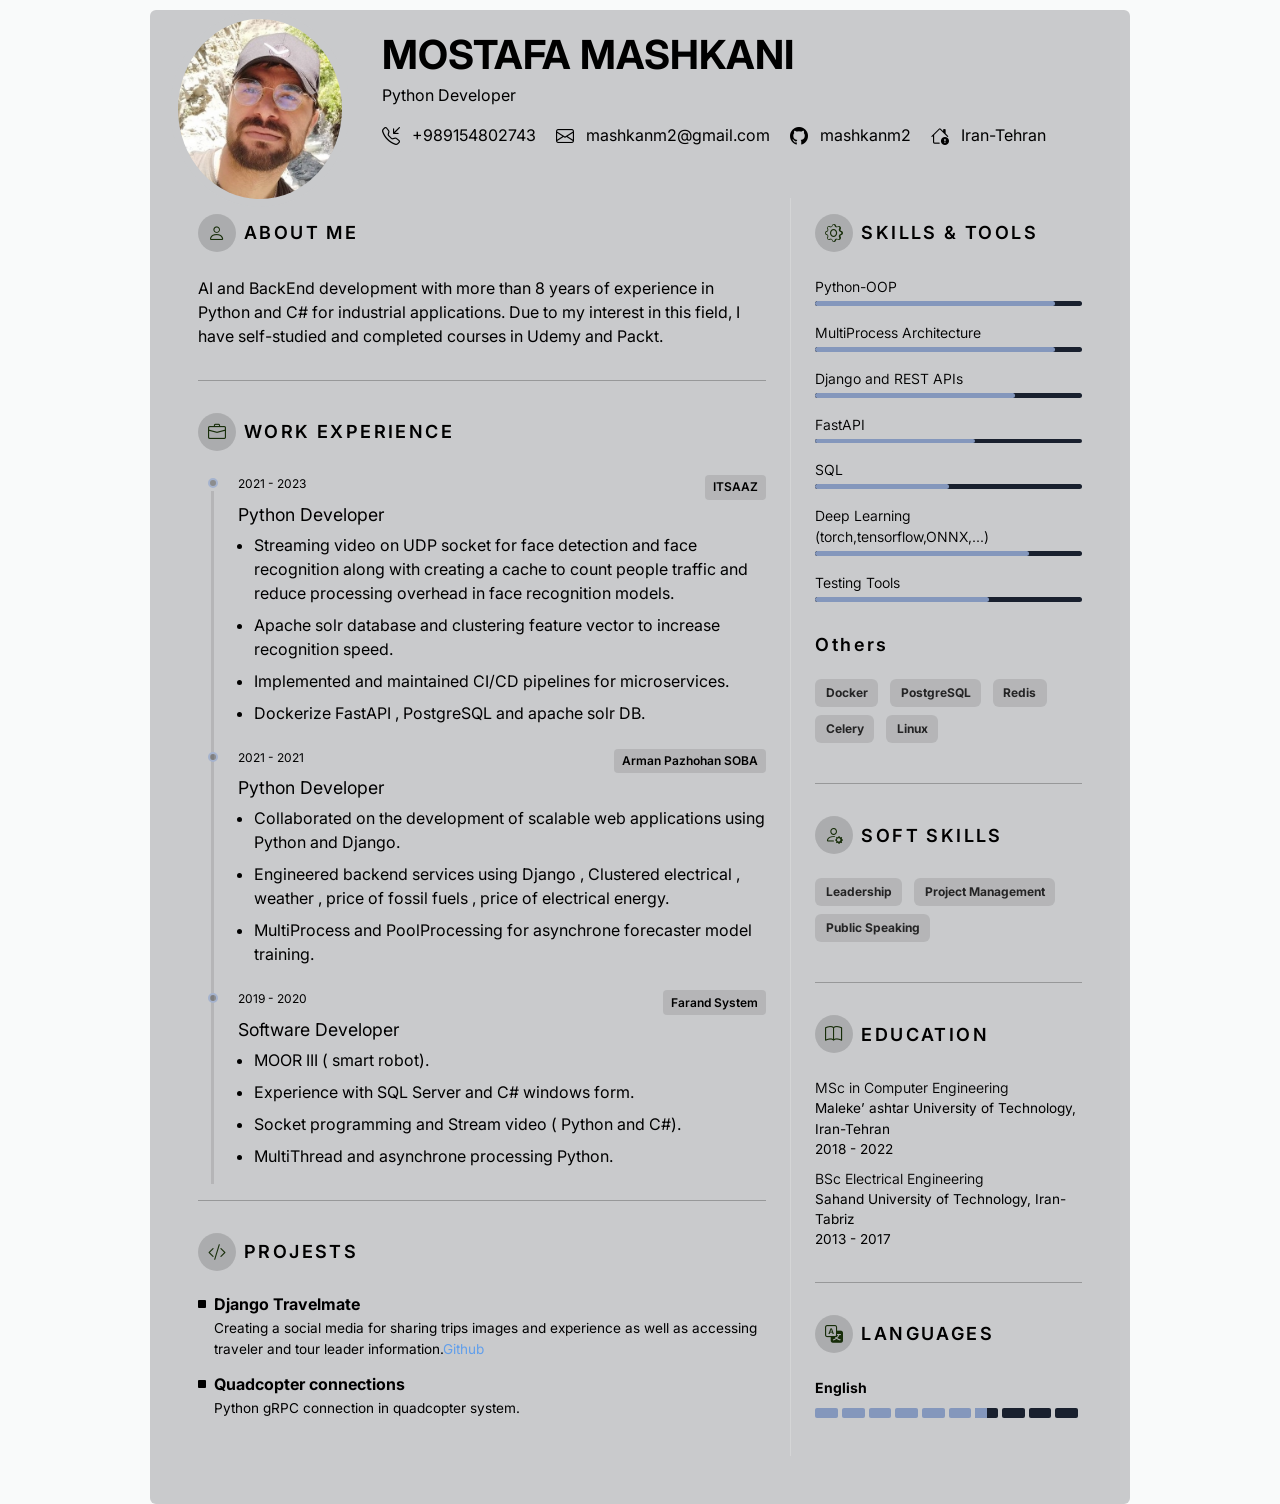
==== index.html @ 3fdb2bfe "init" ====
<!DOCTYPE html>
<html lang="en"> 
<head>
	<title>Risen - FREE Bootstrap 5 Resume/CV Template For Developers</title>
	
	<!-- Meta -->
	<meta charset="utf-8">
	<meta http-equiv="X-UA-Compatible" content="IE=edge">
	<meta name="viewport" content="width=device-width, initial-scale=1.0">
	<meta name="description" content="Profolio Bootstrap 5 Template">
	<meta name="author" content="Xiaoying Riley at 3rd Wave Media">    
	<link rel="shortcut icon" href="favicon.ico"> 
	
	<!-- Google Fonts -->	
	<link rel="preconnect" href="https://fonts.googleapis.com"><link rel="preconnect" href="https://fonts.gstatic.com" crossorigin>
	<link href="https://fonts.googleapis.com/css2?family=Inter:wght@300;400;500;600;700;800;900&display=swap" rel="stylesheet">
	
	<!-- Bootstrpa Icons -->
	<link rel="stylesheet" href="https://cdn.jsdelivr.net/npm/bootstrap-icons@1.10.3/font/bootstrap-icons.css">
	
	<!-- FontAwesome JS -->
    <script defer src="assets/fontawesome/js/all.js"></script>

	<!-- Theme CSS -->  
	<link id="theme-style" rel="stylesheet" href="assets/css/risen.css">

</head> 


<body>
	
	<div class="container-fluid">
			
			<div class="main-content-wrapper">
				<div class="container-fluid">
					<div class="resume-wrapper mx-auto rounded-2">
						<header class="resume-header pt-1 pt-md-0">
							<div class="row">
								<div class="col-block col-md-auto resume-picture-holder text-center text-md-start">
									<img class="resume-profile-pic rounded-circle" src="assets/images/profile.jpg" alt="">
								</div><!--//col-->
								<div class="col">
									<div class="row pr-5">
										<div class="primary-info col-auto "style="padding-left: 220px;">
											<h1 class="name mt-0 mb-1 text-blue text-uppercase text-uppercase">Mostafa Mashkani</h1>
											<div class="title mb-3">Python Developer</div>
											<ul class="resume-contact-list list-unstyled list-inline mb-0 justify-content-between">
												<li class="list-inline-item me-md-3 me-lg-3"><i class="resume-contact-icon bi bi-telephone-inbound me-2"></i> +989154802743</li>
												<li class="list-inline-item me-md-3 me-lg-3"><i class="resume-contact-icon bi bi-envelope me-2"></i> mashkanm2@gmail.com</li>
												<li class="list-inline-item me-lg-3"><i class="resume-contact-icon bi bi-github me-2"></i> mashkanm2</li>
												<li class="list-inline-item me-lg-3"><i class="resume-contact-icon bi bi-house-exclamation me-2"></i> Iran-Tehran</li>
											</ul>
										</div><!--//primary-info-->
										
									</div><!--//row-->
									
								</div><!--//col-->
							</div><!--//row-->
						</header>

						<div class="resume-body p-1 p-lg-5">
							<div class="row">
								<div class="col-main col-12 col-lg-8 pe-lg-4">
									<section class="resume-summary-section resume-section">
										<h3 class="resume-section-heading text-uppercase py-2 py-lg-3 py-2 py-lg-3"><i class="resume-section-heading-icon bi bi-person me-2"></i>About Me</h3>
										<div class="resume-summary-desc">
											AI and BackEnd development with more than 8 years of experience in Python and C# for industrial applications. Due to my interest in this field, I have self-studied  and completed courses in Udemy and Packt.
										</div>
									</section><!--//resume-section-->
									
									<hr>
									
									<section class="resume-experience-section resume-section">
										<h3 class="resume-section-heading text-uppercase py-2 py-lg-3 py-3"><i class="resume-section-heading-icon bi bi-briefcase me-2"></i>Work Experience</h3>
										<div class="resume-timeline position-relative">
										    <article class="resume-timeline-item position-relative pb-2">
											    
											    <div class="resume-timeline-item-header mb-2">
												    
												    <div class="resume-position-meta d-flex justify-content-between mb-1">
													    <div class="resume-position-time">2021 - 2023</div>
													    <div class="resume-company-name">ITSAAZ</div>
												    </div>
											        <h3 class="resume-position-title mb-1">Python Developer</h3>

											    </div><!--//resume-timeline-item-header-->
											    <div class="resume-timeline-item-desc">
												 
												   
												    <ul class="resume-timeline-list">
													    <li>Streaming video on UDP socket for face detection and face recognition along with creating a cache to count people traffic and reduce processing overhead in face recognition models. </li>
													    <li>Apache solr database and clustering feature vector  to increase recognition speed. </li>
													    
													    <li>Implemented and maintained CI/CD pipelines for microservices.</li>
														<li>Dockerize FastAPI , PostgreSQL and apache solr DB.</li>
												    </ul>
												    
											    </div><!--//resume-timeline-item-desc-->
		
										    </article><!--//resume-timeline-item-->
								    
										    <article class="resume-timeline-item position-relative pb-2">

											    <div class="resume-timeline-item-header mb-2">
												    
												    <div class="resume-position-meta d-flex justify-content-between mb-1">
													    <div class="resume-position-time">2021 - 2021</div>
													    <div class="resume-company-name">Arman Pazhohan SOBA</div>
												    </div>
											        <h3 class="resume-position-title mb-1">Python Developer</h3>

											    </div><!--//resume-timeline-item-header-->
											    <div class="resume-timeline-item-desc">
												    <ul class="resume-timeline-list">
													    
													    <li>Collaborated on the development of scalable web applications using Python and Django.</li>
													    <li>Engineered backend services using Django , Clustered electrical , weather , price of fossil fuels ,  price of electrical energy.</li>
													    <li>MultiProcess and PoolProcessing for asynchrone forecaster model training.</li>
												    </ul>
												    
											    </div><!--//resume-timeline-item-desc-->
		
										    </article><!--//resume-timeline-item-->
										    <article class="resume-timeline-item position-relative">

											    <div class="resume-timeline-item-header mb-2">
												    
												    <div class="resume-position-meta d-flex justify-content-between mb-1">
													    <div class="resume-position-time">2019 - 2020</div>
													    <div class="resume-company-name">Farand System</div>
												    </div>
											        <h3 class="resume-position-title mb-1">Software Developer</h3>

											    </div><!--//resume-timeline-item-header-->
											    <div class="resume-timeline-item-desc">
												    <ul class="resume-timeline-list">
													    
													    <li>MOOR III ( smart robot).</li>
													    <li>Experience with SQL Server and C# windows form.</li>
													    <li>Socket programming and Stream video ( Python and C#). </li>
														<li>MultiThread and asynchrone processing Python. </li>
													   
												    </ul>
												    
											    </div><!--//resume-timeline-item-desc-->
		
										    </article><!--//resume-timeline-item-->
							            </div><!--//resume-timeline-->
									</section><!--//resume-experience-section-->
									<hr>
									<section class="resume-projects-section resume-section">
										<h3 class="resume-section-heading text-uppercase py-2 py-lg-3 py-3"><i class="resume-section-heading-icon bi bi-code-slash me-2"></i>Projests</h3>
										<div class="item">
											<h4 class="item-heading"><i class="item-icon bi bi-square-fill me-2"></i>Django Travelmate</h4>
											<div class="item-desc">
												Creating a social media for sharing trips images and experience as well as accessing traveler and tour leader information.<a href="https://github.com/mashkanm2/Django-socialMediaApp/tree/develope">Github</a>
											</div>
										</div><!--//item-->
										<div class="item">
											<h4 class="item-heading"><i class="item-icon bi bi-square-fill me-2"></i>Quadcopter connections</h4>
											<div class="item-desc">
												Python gRPC connection in quadcopter system.
											</div>
										</div><!--//item-->
									</section><!--//resume-projects-section-->

								</div><!--//col-8-->
								<div class="col-12 col-lg-4 ps-lg-4">
									
									<section class="resume-skills-section resume-section">
										<h3 class="resume-section-heading text-uppercase py-2 py-lg-3 py-3"><i class="resume-section-heading-icon bi bi-gear me-2"></i>Skills &amp; Tools</h3>
										
										<ul class="list-unstyled">
								        <li class="mb-2">
								            <div class="resume-skill-name">Python-OOP</div>
											<div class="progress resume-progress" role="progressbar" aria-label="Basic example" aria-valuenow="98" aria-valuemin="0" aria-valuemax="100">
											  <div class="progress-bar resume-progress-bar" style="width: 90%"></div>
											</div>
								        </li>
								        <li class="mb-2">
								            <div class="resume-skill-name">MultiProcess Architecture</div>
								            <div class="progress resume-progress" role="progressbar" aria-label="Basic example" aria-valuenow="95" aria-valuemin="0" aria-valuemax="100">
											  <div class="progress-bar resume-progress-bar" style="width: 90%"></div>
											</div>
									        
								        </li>
										<li class="mb-2">
								            <div class="resume-skill-name">Django and REST APIs</div>
								            <div class="progress resume-progress" role="progressbar" aria-label="Basic example" aria-valuenow="95" aria-valuemin="0" aria-valuemax="100">
											  <div class="progress-bar resume-progress-bar" style="width: 75%"></div>
											</div>
									        
								        </li>
								        <li class="mb-2">
								            <div class="resume-skill-name">FastAPI</div>
									        <div class="progress resume-progress" role="progressbar" aria-label="Basic example" aria-valuenow="92" aria-valuemin="0" aria-valuemax="100">
											  <div class="progress-bar resume-progress-bar" style="width: 60%"></div>
											</div>
								        </li>
										<li class="mb-2">
								            <div class="resume-skill-name">SQL</div>
									        <div class="progress resume-progress" role="progressbar" aria-label="Basic example" aria-valuenow="92" aria-valuemin="0" aria-valuemax="100">
											  <div class="progress-bar resume-progress-bar" style="width: 50%"></div>
											</div>
								        </li>
										<li class="mb-2">
								            <div class="resume-skill-name">Deep Learning (torch,tensorflow,ONNX,...) </div>
									        <div class="progress resume-progress" role="progressbar" aria-label="Basic example" aria-valuenow="92" aria-valuemin="0" aria-valuemax="100">
											  <div class="progress-bar resume-progress-bar" style="width: 80%"></div>
											</div>
								        </li>
								        <li class="mb-2">
								            <div class="resume-skill-name">Testing Tools</div>
									        <div class="progress resume-progress" role="progressbar" aria-label="Basic example" aria-valuenow="86" aria-valuemin="0" aria-valuemax="100">
											  <div class="progress-bar resume-progress-bar" style="width: 65%"></div>
											</div>
								        </li>

							        </ul>
									<h3 class="resume-section-heading py-2 py-lg-3 py-1">Others</h3>
									<ul class="list-inline">
										<li class="list-inline-item"><span class="badge resume-skill-badge">Docker</span></li>
										<li class="list-inline-item"><span class="badge resume-skill-badge">PostgreSQL</span></li>
										<li class="list-inline-item"><span class="badge resume-skill-badge">Redis</span></li>
										<li class="list-inline-item"><span class="badge resume-skill-badge">Celery</span></li>
										<li class="list-inline-item"><span class="badge resume-skill-badge">Linux</span></li>           
									</ul>
										
									</section><!--//resume-section-->
									
									
										
									
									<hr>
									
									<section class="resume-skills-section resume-section">
										<h3 class="resume-section-heading text-uppercase py-2 py-lg-3 py-3"><i class="resume-section-heading-icon bi bi-person-gear me-2"></i>Soft Skills</h3>
										<ul class="list-inline">
											<li class="list-inline-item"><span class="badge resume-skill-badge">Leadership</span></li>
											<li class="list-inline-item"><span class="badge resume-skill-badge">Project Management</span></li>
								            <li class="list-inline-item"><span class="badge resume-skill-badge">Public Speaking</span></li>           
							            </ul>
									</section><!--//resume-section-->
									
									<hr>
									
									<section class="resume-educate-section resume-section">
										<h3 class="resume-section-heading text-uppercase py-2 py-lg-3 py-3"><i class="resume-section-heading-icon bi bi-book me-2"></i>Education</h3>
										<ul class="list-unstyled">
										    <li class="mb-2">
										        <div class="resume-degree font-weight-bold">MSc in Computer Engineering</div>
										        <div class="resume-degree-org">Maleke’ ashtar University of Technology, Iran-Tehran</div>
										        <div class="resume-degree-time">2018 - 2022</div>
										    </li>
										    <li>
										        <div class="resume-degree font-weight-bold">BSc Electrical Engineering</div>
										        <div class="resume-degree-org">Sahand University of Technology, Iran-Tabriz</div>
										        <div class="resume-degree-time">2013 - 2017</div>
										    </li>
									    </ul>
									</section><!--//resume-section-->
									
									<hr>
									
									<section class="resume-lang-section resume-section">
										<h3 class="resume-section-heading text-uppercase py-2 py-lg-3 py-3"><i class="resume-section-heading-icon bi bi-translate me-2"></i>Languages</h3>
										 <ul class="list-unstyled resume-lang-list">
										    <li class="mb-2">
										        <div class="resume-lang-name">English</div>
										        <div class="resume-level-indicator row gx-0 flex-nowrap">
											        <div class="col"><span class="item item-full"></span></div>
											        <div class="col"><span class="item item-full"></span></div>
											        <div class="col"><span class="item item-full"></span></div>
											        <div class="col"><span class="item item-full"></span></div>
											        <div class="col"><span class="item item-full"></span></div>
											        <div class="col"><span class="item item-full"></span></div>
											        <div class="col"><span class="item item-half"></span></div>
											        <div class="col"><span class="item "></span></div>
											        <div class="col"><span class="item "></span></div>
											        <div class="col"><span class="item "></span></div>
										        </div><!--//resume-level-indicator-->
										    </li>
										</ul>
									</section>
									
									
									
								</div><!--//col-side-->
							</div><!--//row-->
					    </div><!--//resume-body-->
				    </div><!--//resume-wrapper-->
				</div><!--//container-fluid-->
			</div><!--//main-content-wrapper-->
		
		
		</div><!--//row-->
	
	</div><!--//container-->


</body>
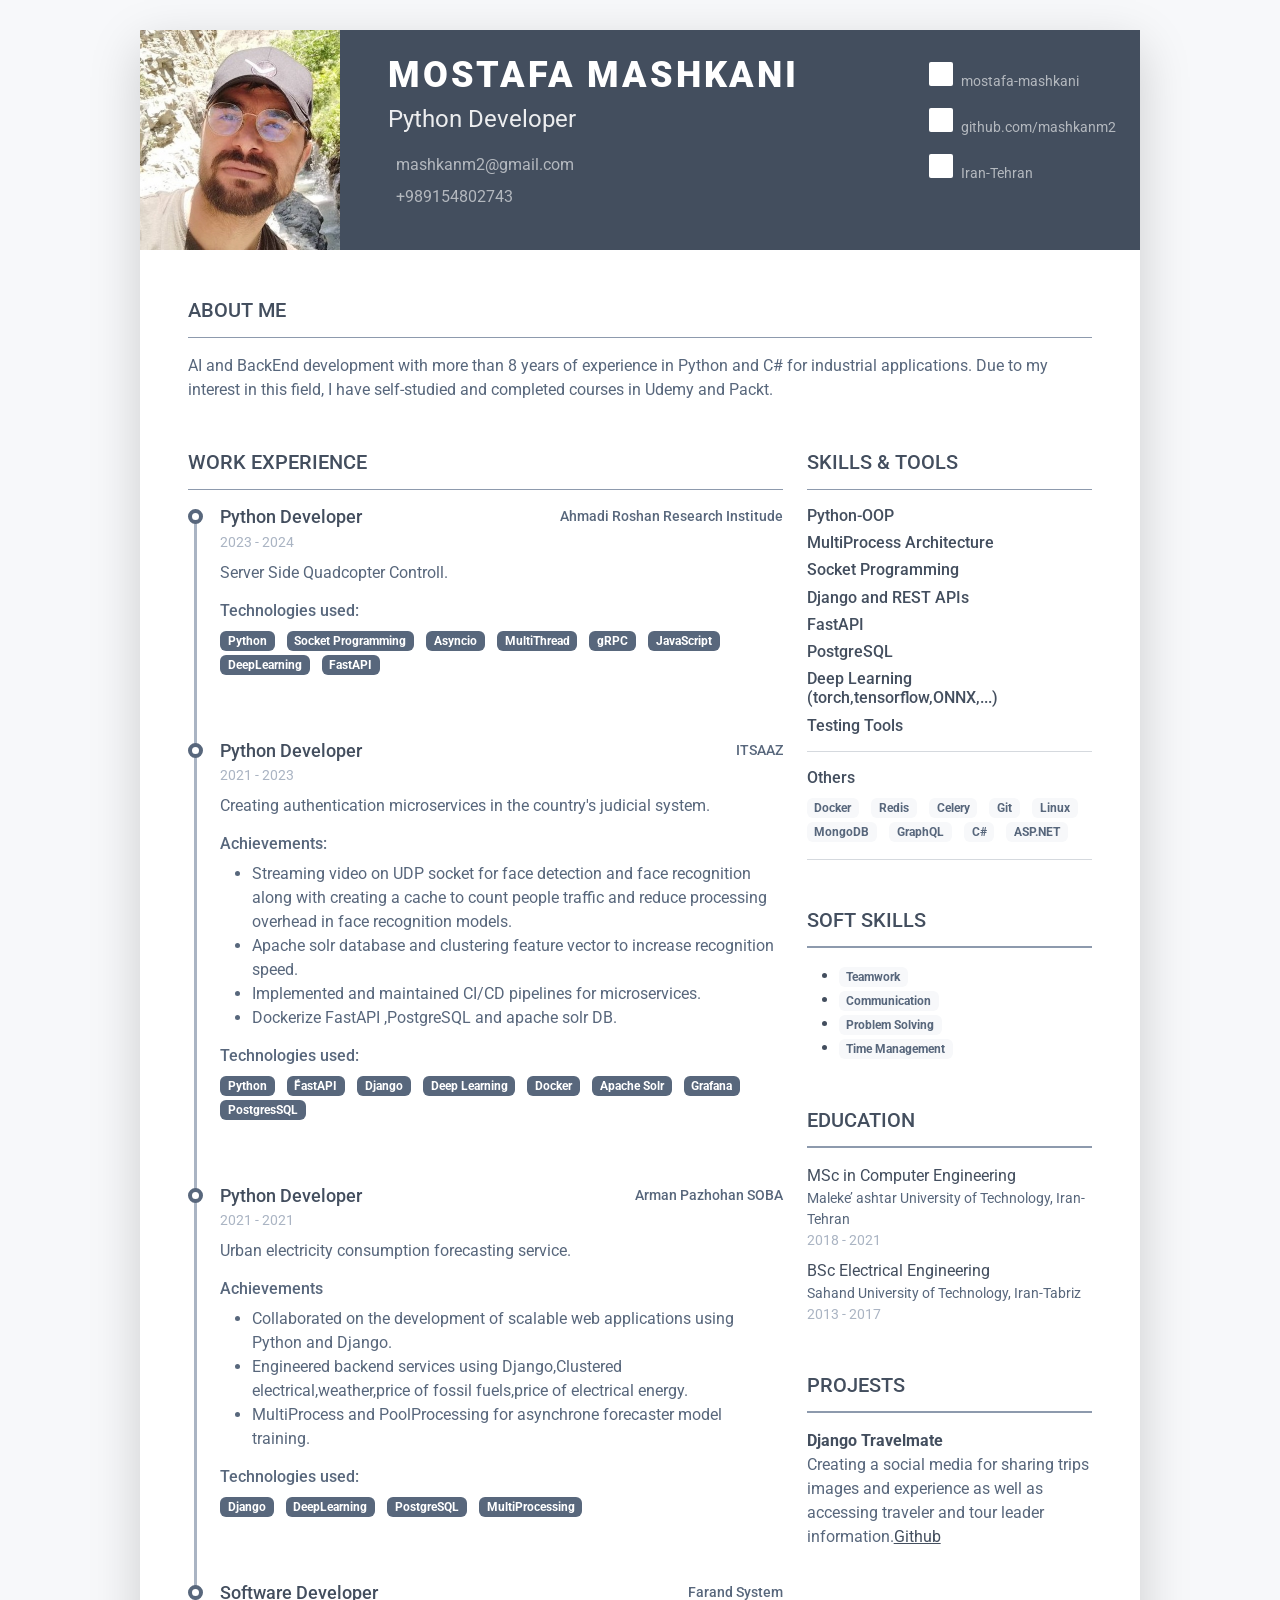
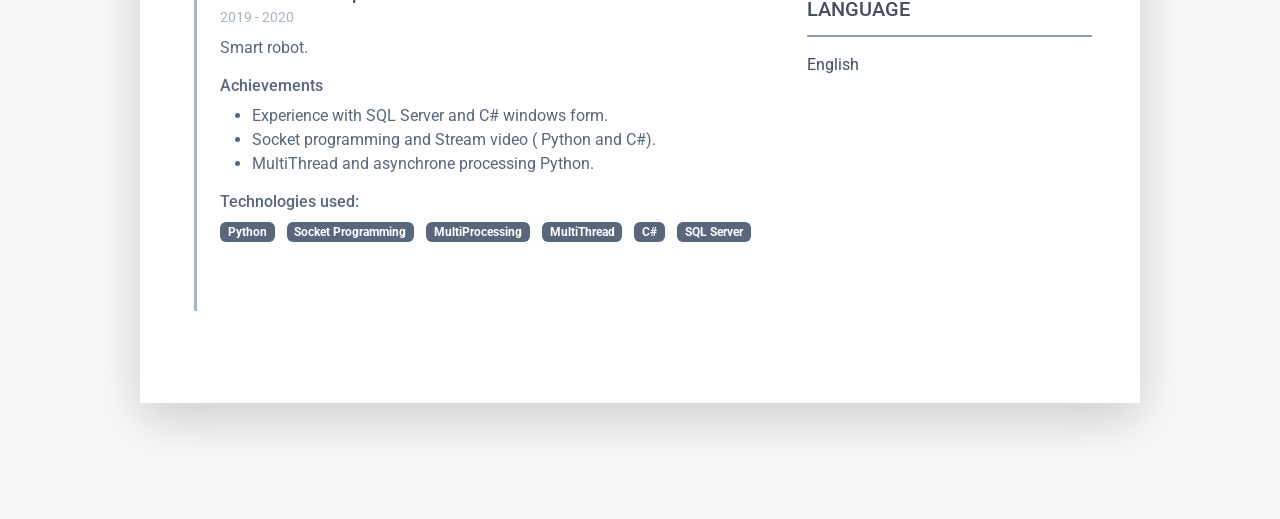
==== commit 07bb5f5c: "update work extperience 01" ====
--- a/index.html
+++ b/index.html
@@ -1,301 +1,283 @@
 <!DOCTYPE html>
 <html lang="en"> 
 <head>
-	<title>Risen - FREE Bootstrap 5 Resume/CV Template For Developers</title>
-	
-	<!-- Meta -->
-	<meta charset="utf-8">
-	<meta http-equiv="X-UA-Compatible" content="IE=edge">
-	<meta name="viewport" content="width=device-width, initial-scale=1.0">
-	<meta name="description" content="Profolio Bootstrap 5 Template">
-	<meta name="author" content="Xiaoying Riley at 3rd Wave Media">    
-	<link rel="shortcut icon" href="favicon.ico"> 
-	
-	<!-- Google Fonts -->	
-	<link rel="preconnect" href="https://fonts.googleapis.com"><link rel="preconnect" href="https://fonts.gstatic.com" crossorigin>
-	<link href="https://fonts.googleapis.com/css2?family=Inter:wght@300;400;500;600;700;800;900&display=swap" rel="stylesheet">
-	
-	<!-- Bootstrpa Icons -->
-	<link rel="stylesheet" href="https://cdn.jsdelivr.net/npm/bootstrap-icons@1.10.3/font/bootstrap-icons.css">
-	
-	<!-- FontAwesome JS -->
-    <script defer src="assets/fontawesome/js/all.js"></script>
-
-	<!-- Theme CSS -->  
-	<link id="theme-style" rel="stylesheet" href="assets/css/risen.css">
+    <title>Pillar - Bootstrap Resume/CV Template for Developers</title>
+    
+    <!-- Meta -->
+    <meta charset="utf-8">
+    <meta http-equiv="X-UA-Compatible" content="IE=edge">
+    <meta name="viewport" content="width=device-width, initial-scale=1.0">
+    <meta name="description" content="Responsive Resume Template">
+    <meta name="author" content="Xiaoying Riley at 3rd Wave Media">    
+    <link rel="shortcut icon" href="favicon.ico"> 
+    
+    <!-- Google Font -->
+    <link href="https://fonts.googleapis.com/css?family=Roboto:300,400,500,700,900" rel="stylesheet">
+    
+    <!-- FontAwesome JS-->
+	<script defer src="assets/fontawesome/js/all.min.js"></script>
+       
+    <!-- Theme CSS -->  
+    <link id="theme-style" rel="stylesheet" href="assets/css/pillar-1.css">
+
 
 </head> 
 
-
-<body>
-	
-	<div class="container-fluid">
-			
-			<div class="main-content-wrapper">
-				<div class="container-fluid">
-					<div class="resume-wrapper mx-auto rounded-2">
-						<header class="resume-header pt-1 pt-md-0">
-							<div class="row">
-								<div class="col-block col-md-auto resume-picture-holder text-center text-md-start">
-									<img class="resume-profile-pic rounded-circle" src="assets/images/profile.jpg" alt="">
-								</div><!--//col-->
-								<div class="col">
-									<div class="row pr-5">
-										<div class="primary-info col-auto "style="padding-left: 220px;">
-											<h1 class="name mt-0 mb-1 text-blue text-uppercase text-uppercase">Mostafa Mashkani</h1>
-											<div class="title mb-3">Python Developer</div>
-											<ul class="resume-contact-list list-unstyled list-inline mb-0 justify-content-between">
-												<li class="list-inline-item me-md-3 me-lg-3"><i class="resume-contact-icon bi bi-telephone-inbound me-2"></i> +989154802743</li>
-												<li class="list-inline-item me-md-3 me-lg-3"><i class="resume-contact-icon bi bi-envelope me-2"></i> mashkanm2@gmail.com</li>
-												<li class="list-inline-item me-lg-3"><i class="resume-contact-icon bi bi-github me-2"></i> mashkanm2</li>
-												<li class="list-inline-item me-lg-3"><i class="resume-contact-icon bi bi-house-exclamation me-2"></i> Iran-Tehran</li>
-											</ul>
-										</div><!--//primary-info-->
-										
-									</div><!--//row-->
-									
-								</div><!--//col-->
-							</div><!--//row-->
-						</header>
-
-						<div class="resume-body p-1 p-lg-5">
-							<div class="row">
-								<div class="col-main col-12 col-lg-8 pe-lg-4">
-									<section class="resume-summary-section resume-section">
-										<h3 class="resume-section-heading text-uppercase py-2 py-lg-3 py-2 py-lg-3"><i class="resume-section-heading-icon bi bi-person me-2"></i>About Me</h3>
-										<div class="resume-summary-desc">
-											AI and BackEnd development with more than 8 years of experience in Python and C# for industrial applications. Due to my interest in this field, I have self-studied  and completed courses in Udemy and Packt.
-										</div>
-									</section><!--//resume-section-->
-									
-									<hr>
-									
-									<section class="resume-experience-section resume-section">
-										<h3 class="resume-section-heading text-uppercase py-2 py-lg-3 py-3"><i class="resume-section-heading-icon bi bi-briefcase me-2"></i>Work Experience</h3>
-										<div class="resume-timeline position-relative">
-										    <article class="resume-timeline-item position-relative pb-2">
-											    
-											    <div class="resume-timeline-item-header mb-2">
-												    
-												    <div class="resume-position-meta d-flex justify-content-between mb-1">
-													    <div class="resume-position-time">2021 - 2023</div>
-													    <div class="resume-company-name">ITSAAZ</div>
-												    </div>
-											        <h3 class="resume-position-title mb-1">Python Developer</h3>
-
-											    </div><!--//resume-timeline-item-header-->
-											    <div class="resume-timeline-item-desc">
-												 
-												   
-												    <ul class="resume-timeline-list">
-													    <li>Streaming video on UDP socket for face detection and face recognition along with creating a cache to count people traffic and reduce processing overhead in face recognition models. </li>
-													    <li>Apache solr database and clustering feature vector  to increase recognition speed. </li>
-													    
-													    <li>Implemented and maintained CI/CD pipelines for microservices.</li>
-														<li>Dockerize FastAPI , PostgreSQL and apache solr DB.</li>
-												    </ul>
-												    
-											    </div><!--//resume-timeline-item-desc-->
-		
-										    </article><!--//resume-timeline-item-->
+<body>	
+
+    <article class="resume-wrapper text-center position-relative">
+	    <div class="resume-wrapper-inner mx-auto text-start bg-white shadow-lg">
+		    <header class="resume-header pt-4 pt-md-0">
+			    <div class="row">
+				    <div class="col-block col-md-auto resume-picture-holder text-center text-md-start">
+				        <img class="picture" src="assets/images/profile.jpg" alt="" style="max-width:200px;height:auto">
+				    </div><!--//col-->
+				    <div class="col">
+					    <div class="row p-4 justify-content-center justify-content-md-between">
+						    <div class="primary-info col-auto">
+							    <h1 class="name mt-0 mb-1 text-white text-uppercase text-uppercase">Mostafa Mashkani</h1>
+							    <div class="title mb-3">Python Developer</div>
+							    <ul class="list-unstyled">
+								    <li class="mb-2"><a class="text-link" href="#"><i class="far fa-envelope fa-fw me-2" data-fa-transform="grow-3"></i>mashkanm2@gmail.com</a></li>
+								    <li><a class="text-link" href="#"><i class="fas fa-mobile-alt fa-fw me-2" data-fa-transform="grow-6"></i>+989154802743</a></li>
+							    </ul>
+						    </div><!--//primary-info-->
+						    <div class="secondary-info col-auto mt-2">
+							    <ul class="resume-social list-unstyled">
+					                <li class="mb-3"><a class="text-link" href="#"><span class="fa-container text-center me-2"><i class="fab fa-linkedin-in fa-fw"></i></span>mostafa-mashkani</a></li>
+					                <li class="mb-3"><a class="text-link" href="#"><span class="fa-container text-center me-2"><i class="fab fa-github-alt fa-fw"></i></span>github.com/mashkanm2</a></li>
+					                <li class="mb-3"><a class="text-link" href="#"><span class="fa-container text-center me-2"><i class="fa fa-home fa-fw"></i></span>Iran-Tehran</a></li>
+							    </ul>
+						    </div><!--//secondary-info-->
+					    </div><!--//row-->
+					    
+				    </div><!--//col-->
+			    </div><!--//row-->
+		    </header>
+		    <div class="resume-body p-5">
+			    <section class="resume-section summary-section mb-5">
+				    <h2 class="resume-section-title text-uppercase font-weight-bold pb-3 mb-3">About Me</h2>
+				    <div class="resume-section-content">
+					    <p class="mb-0">AI and BackEnd development with more than 8 years of experience in Python and C# for industrial applications. Due to my interest in this field, I have self-studied  and completed courses in Udemy and Packt.</p>
+				    </div>
+			    </section><!--//summary-section-->
+			    <div class="row">
+				    <div class="col-lg-8">
+					    <section class="resume-section experience-section mb-5">
+						    <h2 class="resume-section-title text-uppercase font-weight-bold pb-3 mb-3">Work Experience</h2>
+						    <div class="resume-section-content">
+							    <div class="resume-timeline position-relative">
+									<article class="resume-timeline-item position-relative pb-5">
+									    
+									    <div class="resume-timeline-item-header mb-2">
+										    <div class="d-flex flex-column flex-md-row">
+										        <h3 class="resume-position-title font-weight-bold mb-1">Python Developer</h3>
+										        <div class="resume-company-name ms-auto">Ahmadi Roshan Research Institude</div>
+										    </div><!--//row-->
+										    <div class="resume-position-time">2023 - 2024</div>
+									    </div><!--//resume-timeline-item-header-->
+									    <div class="resume-timeline-item-desc">
+										    <p>Server Side Quadcopter Controll.</p>
+											
+										    <h4 class="resume-timeline-item-desc-heading font-weight-bold">Technologies used:</h4>
+										    <ul class="list-inline">
+											    <li class="list-inline-item"><span class="badge bg-secondary badge-pill">Python</span></li>
+											    <li class="list-inline-item"><span class="badge bg-secondary badge-pill">Socket Programming</span></li>
+											    <li class="list-inline-item"><span class="badge bg-secondary badge-pill">Asyncio</span></li>
+											    <li class="list-inline-item"><span class="badge bg-secondary badge-pill">MultiThread</span></li>
+											    <li class="list-inline-item"><span class="badge bg-secondary badge-pill">gRPC</span></li>
+												<li class="list-inline-item"><span class="badge bg-secondary badge-pill">JavaScript</span></li>
+												<li class="list-inline-item"><span class="badge bg-secondary badge-pill">DeepLearning</span></li>
+												<li class="list-inline-item"><span class="badge bg-secondary badge-pill">FastAPI</span></li>
+										    </ul>
+									    </div><!--//resume-timeline-item-desc-->
+
+								    </article><!--//resume-timeline-item-->
+								    <article class="resume-timeline-item position-relative pb-5">
+									    
+									    <div class="resume-timeline-item-header mb-2">
+										    <div class="d-flex flex-column flex-md-row">
+										        <h3 class="resume-position-title font-weight-bold mb-1">Python Developer</h3>
+										        <div class="resume-company-name ms-auto">ITSAAZ</div>
+										    </div><!--//row-->
+										    <div class="resume-position-time">2021 - 2023</div>
+									    </div><!--//resume-timeline-item-header-->
+									    <div class="resume-timeline-item-desc">
+										    <p>Creating authentication microservices in the country's judicial system.</p>
+											<h4 class="resume-timeline-item-desc-heading font-weight-bold">Achievements:</h4>
+										    <ul>
+											    <li>Streaming video on UDP socket for face detection and face recognition along with creating a cache to count people traffic and reduce processing overhead in face recognition models.</li>
+											    <li>Apache solr database and clustering feature vector to increase recognition speed.</li>
+											    <li>Implemented and maintained CI/CD pipelines for microservices.</li>
+											    <li>Dockerize FastAPI ,PostgreSQL and apache solr DB.</li>
+										    </ul>
+										    <h4 class="resume-timeline-item-desc-heading font-weight-bold">Technologies used:</h4>
+										    <ul class="list-inline">
+											    <li class="list-inline-item"><span class="badge bg-secondary badge-pill">Python</span></li>
+											    <li class="list-inline-item"><span class="badge bg-secondary badge-pill">ّFastAPI</span></li>
+											    <li class="list-inline-item"><span class="badge bg-secondary badge-pill">Django</span></li>
+											    <li class="list-inline-item"><span class="badge bg-secondary badge-pill">Deep Learning</span></li>
+											    <li class="list-inline-item"><span class="badge bg-secondary badge-pill">Docker</span></li>
+												<li class="list-inline-item"><span class="badge bg-secondary badge-pill">Apache Solr</span></li>
+												<li class="list-inline-item"><span class="badge bg-secondary badge-pill">Grafana</span></li>
+											    <li class="list-inline-item"><span class="badge bg-secondary badge-pill">PostgresSQL</span></li>
+										    </ul>
+									    </div><!--//resume-timeline-item-desc-->
+
+								    </article><!--//resume-timeline-item-->
 								    
-										    <article class="resume-timeline-item position-relative pb-2">
-
-											    <div class="resume-timeline-item-header mb-2">
-												    
-												    <div class="resume-position-meta d-flex justify-content-between mb-1">
-													    <div class="resume-position-time">2021 - 2021</div>
-													    <div class="resume-company-name">Arman Pazhohan SOBA</div>
-												    </div>
-											        <h3 class="resume-position-title mb-1">Python Developer</h3>
-
-											    </div><!--//resume-timeline-item-header-->
-											    <div class="resume-timeline-item-desc">
-												    <ul class="resume-timeline-list">
-													    
-													    <li>Collaborated on the development of scalable web applications using Python and Django.</li>
-													    <li>Engineered backend services using Django , Clustered electrical , weather , price of fossil fuels ,  price of electrical energy.</li>
-													    <li>MultiProcess and PoolProcessing for asynchrone forecaster model training.</li>
-												    </ul>
-												    
-											    </div><!--//resume-timeline-item-desc-->
-		
-										    </article><!--//resume-timeline-item-->
-										    <article class="resume-timeline-item position-relative">
-
-											    <div class="resume-timeline-item-header mb-2">
-												    
-												    <div class="resume-position-meta d-flex justify-content-between mb-1">
-													    <div class="resume-position-time">2019 - 2020</div>
-													    <div class="resume-company-name">Farand System</div>
-												    </div>
-											        <h3 class="resume-position-title mb-1">Software Developer</h3>
-
-											    </div><!--//resume-timeline-item-header-->
-											    <div class="resume-timeline-item-desc">
-												    <ul class="resume-timeline-list">
-													    
-													    <li>MOOR III ( smart robot).</li>
-													    <li>Experience with SQL Server and C# windows form.</li>
-													    <li>Socket programming and Stream video ( Python and C#). </li>
-														<li>MultiThread and asynchrone processing Python. </li>
-													   
-												    </ul>
-												    
-											    </div><!--//resume-timeline-item-desc-->
-		
-										    </article><!--//resume-timeline-item-->
-							            </div><!--//resume-timeline-->
-									</section><!--//resume-experience-section-->
-									<hr>
-									<section class="resume-projects-section resume-section">
-										<h3 class="resume-section-heading text-uppercase py-2 py-lg-3 py-3"><i class="resume-section-heading-icon bi bi-code-slash me-2"></i>Projests</h3>
-										<div class="item">
-											<h4 class="item-heading"><i class="item-icon bi bi-square-fill me-2"></i>Django Travelmate</h4>
-											<div class="item-desc">
-												Creating a social media for sharing trips images and experience as well as accessing traveler and tour leader information.<a href="https://github.com/mashkanm2/Django-socialMediaApp/tree/develope">Github</a>
-											</div>
-										</div><!--//item-->
-										<div class="item">
-											<h4 class="item-heading"><i class="item-icon bi bi-square-fill me-2"></i>Quadcopter connections</h4>
-											<div class="item-desc">
-												Python gRPC connection in quadcopter system.
-											</div>
-										</div><!--//item-->
-									</section><!--//resume-projects-section-->
-
-								</div><!--//col-8-->
-								<div class="col-12 col-lg-4 ps-lg-4">
-									
-									<section class="resume-skills-section resume-section">
-										<h3 class="resume-section-heading text-uppercase py-2 py-lg-3 py-3"><i class="resume-section-heading-icon bi bi-gear me-2"></i>Skills &amp; Tools</h3>
-										
-										<ul class="list-unstyled">
-								        <li class="mb-2">
-								            <div class="resume-skill-name">Python-OOP</div>
-											<div class="progress resume-progress" role="progressbar" aria-label="Basic example" aria-valuenow="98" aria-valuemin="0" aria-valuemax="100">
-											  <div class="progress-bar resume-progress-bar" style="width: 90%"></div>
-											</div>
-								        </li>
-								        <li class="mb-2">
-								            <div class="resume-skill-name">MultiProcess Architecture</div>
-								            <div class="progress resume-progress" role="progressbar" aria-label="Basic example" aria-valuenow="95" aria-valuemin="0" aria-valuemax="100">
-											  <div class="progress-bar resume-progress-bar" style="width: 90%"></div>
-											</div>
-									        
-								        </li>
-										<li class="mb-2">
-								            <div class="resume-skill-name">Django and REST APIs</div>
-								            <div class="progress resume-progress" role="progressbar" aria-label="Basic example" aria-valuenow="95" aria-valuemin="0" aria-valuemax="100">
-											  <div class="progress-bar resume-progress-bar" style="width: 75%"></div>
-											</div>
-									        
-								        </li>
-								        <li class="mb-2">
-								            <div class="resume-skill-name">FastAPI</div>
-									        <div class="progress resume-progress" role="progressbar" aria-label="Basic example" aria-valuenow="92" aria-valuemin="0" aria-valuemax="100">
-											  <div class="progress-bar resume-progress-bar" style="width: 60%"></div>
-											</div>
-								        </li>
-										<li class="mb-2">
-								            <div class="resume-skill-name">SQL</div>
-									        <div class="progress resume-progress" role="progressbar" aria-label="Basic example" aria-valuenow="92" aria-valuemin="0" aria-valuemax="100">
-											  <div class="progress-bar resume-progress-bar" style="width: 50%"></div>
-											</div>
-								        </li>
-										<li class="mb-2">
-								            <div class="resume-skill-name">Deep Learning (torch,tensorflow,ONNX,...) </div>
-									        <div class="progress resume-progress" role="progressbar" aria-label="Basic example" aria-valuenow="92" aria-valuemin="0" aria-valuemax="100">
-											  <div class="progress-bar resume-progress-bar" style="width: 80%"></div>
-											</div>
-								        </li>
-								        <li class="mb-2">
-								            <div class="resume-skill-name">Testing Tools</div>
-									        <div class="progress resume-progress" role="progressbar" aria-label="Basic example" aria-valuenow="86" aria-valuemin="0" aria-valuemax="100">
-											  <div class="progress-bar resume-progress-bar" style="width: 65%"></div>
-											</div>
-								        </li>
-
-							        </ul>
-									<h3 class="resume-section-heading py-2 py-lg-3 py-1">Others</h3>
-									<ul class="list-inline">
-										<li class="list-inline-item"><span class="badge resume-skill-badge">Docker</span></li>
-										<li class="list-inline-item"><span class="badge resume-skill-badge">PostgreSQL</span></li>
-										<li class="list-inline-item"><span class="badge resume-skill-badge">Redis</span></li>
-										<li class="list-inline-item"><span class="badge resume-skill-badge">Celery</span></li>
-										<li class="list-inline-item"><span class="badge resume-skill-badge">Linux</span></li>           
-									</ul>
-										
-									</section><!--//resume-section-->
-									
-									
-										
-									
-									<hr>
-									
-									<section class="resume-skills-section resume-section">
-										<h3 class="resume-section-heading text-uppercase py-2 py-lg-3 py-3"><i class="resume-section-heading-icon bi bi-person-gear me-2"></i>Soft Skills</h3>
-										<ul class="list-inline">
-											<li class="list-inline-item"><span class="badge resume-skill-badge">Leadership</span></li>
-											<li class="list-inline-item"><span class="badge resume-skill-badge">Project Management</span></li>
-								            <li class="list-inline-item"><span class="badge resume-skill-badge">Public Speaking</span></li>           
-							            </ul>
-									</section><!--//resume-section-->
-									
-									<hr>
-									
-									<section class="resume-educate-section resume-section">
-										<h3 class="resume-section-heading text-uppercase py-2 py-lg-3 py-3"><i class="resume-section-heading-icon bi bi-book me-2"></i>Education</h3>
-										<ul class="list-unstyled">
-										    <li class="mb-2">
-										        <div class="resume-degree font-weight-bold">MSc in Computer Engineering</div>
-										        <div class="resume-degree-org">Maleke’ ashtar University of Technology, Iran-Tehran</div>
-										        <div class="resume-degree-time">2018 - 2022</div>
-										    </li>
-										    <li>
-										        <div class="resume-degree font-weight-bold">BSc Electrical Engineering</div>
-										        <div class="resume-degree-org">Sahand University of Technology, Iran-Tabriz</div>
-										        <div class="resume-degree-time">2013 - 2017</div>
-										    </li>
-									    </ul>
-									</section><!--//resume-section-->
-									
-									<hr>
-									
-									<section class="resume-lang-section resume-section">
-										<h3 class="resume-section-heading text-uppercase py-2 py-lg-3 py-3"><i class="resume-section-heading-icon bi bi-translate me-2"></i>Languages</h3>
-										 <ul class="list-unstyled resume-lang-list">
-										    <li class="mb-2">
-										        <div class="resume-lang-name">English</div>
-										        <div class="resume-level-indicator row gx-0 flex-nowrap">
-											        <div class="col"><span class="item item-full"></span></div>
-											        <div class="col"><span class="item item-full"></span></div>
-											        <div class="col"><span class="item item-full"></span></div>
-											        <div class="col"><span class="item item-full"></span></div>
-											        <div class="col"><span class="item item-full"></span></div>
-											        <div class="col"><span class="item item-full"></span></div>
-											        <div class="col"><span class="item item-half"></span></div>
-											        <div class="col"><span class="item "></span></div>
-											        <div class="col"><span class="item "></span></div>
-											        <div class="col"><span class="item "></span></div>
-										        </div><!--//resume-level-indicator-->
-										    </li>
-										</ul>
-									</section>
-									
-									
-									
-								</div><!--//col-side-->
-							</div><!--//row-->
-					    </div><!--//resume-body-->
-				    </div><!--//resume-wrapper-->
-				</div><!--//container-fluid-->
-			</div><!--//main-content-wrapper-->
-		
-		
-		</div><!--//row-->
-	
-	</div><!--//container-->
-
-
-</body>+								    <article class="resume-timeline-item position-relative pb-5">
+									    
+									    <div class="resume-timeline-item-header mb-2">
+										    <div class="d-flex flex-column flex-md-row">
+										        <h3 class="resume-position-title font-weight-bold mb-1">Python Developer</h3>
+										        <div class="resume-company-name ms-auto">Arman Pazhohan SOBA</div>
+										    </div><!--//row-->
+										    <div class="resume-position-time">2021 - 2021</div>
+									    </div><!--//resume-timeline-item-header-->
+									    <div class="resume-timeline-item-desc">
+										    <p>Urban electricity consumption forecasting service.</p>
+										    <h4 class="resume-timeline-item-desc-heading font-weight-bold">Achievements</h4>
+											<ul>
+											    <li>Collaborated on the development of scalable web applications using Python and Django.</li>
+											    <li>Engineered backend services using Django,Clustered electrical,weather,price of fossil fuels,price of electrical energy.</li>
+											    <li>MultiProcess and PoolProcessing for asynchrone forecaster model training.</li>
+										    </ul>
+										    <h4 class="resume-timeline-item-desc-heading font-weight-bold">Technologies used:</h4>
+										    <ul class="list-inline">
+											    <li class="list-inline-item"><span class="badge bg-secondary badge-pill">Django</span></li>
+											    <li class="list-inline-item"><span class="badge bg-secondary badge-pill">DeepLearning</span></li>
+											    <li class="list-inline-item"><span class="badge bg-secondary badge-pill">PostgreSQL</span></li>
+											    <li class="list-inline-item"><span class="badge bg-secondary badge-pill">MultiProcessing</span></li>
+										    </ul>
+									    </div><!--//resume-timeline-item-desc-->
+
+								    </article><!--//resume-timeline-item-->
+								    
+								    <article class="resume-timeline-item position-relative pb-5">
+									    
+									    <div class="resume-timeline-item-header mb-2">
+										    <div class="d-flex flex-column flex-md-row">
+										        <h3 class="resume-position-title font-weight-bold mb-1">Software Developer</h3>
+										        <div class="resume-company-name ms-auto">Farand System</div>
+										    </div><!--//row-->
+										    <div class="resume-position-time">2019 - 2020</div>
+									    </div><!--//resume-timeline-item-header-->
+									    <div class="resume-timeline-item-desc">
+										    <p>Smart robot.</p>
+											<h4 class="resume-timeline-item-desc-heading font-weight-bold">Achievements</h4>
+											<ul>
+											    <li>Experience with SQL Server and C# windows form.</li>
+											    <li>Socket programming and Stream video ( Python and C#).</li>
+											    <li>MultiThread and asynchrone processing Python.</li>
+										    </ul>
+										    <h4 class="resume-timeline-item-desc-heading font-weight-bold">Technologies used:</h4>
+										    <ul class="list-inline">
+											    <li class="list-inline-item"><span class="badge bg-secondary badge-pill">Python</span></li>
+											    <li class="list-inline-item"><span class="badge bg-secondary badge-pill">Socket Programming</span></li>
+											    <li class="list-inline-item"><span class="badge bg-secondary badge-pill">MultiProcessing</span></li>
+											    <li class="list-inline-item"><span class="badge bg-secondary badge-pill">MultiThread</span></li>
+											    <li class="list-inline-item"><span class="badge bg-secondary badge-pill">C#</span></li>
+												<li class="list-inline-item"><span class="badge bg-secondary badge-pill">SQL Server</span></li>
+										    </ul>
+									    </div><!--//resume-timeline-item-desc-->
+
+								    </article><!--//resume-timeline-item-->
+							    </div><!--//resume-timeline-->
+							    
+						    </div>
+					    </section><!--//experience-section-->
+				    </div>
+				    <div class="col-lg-4">
+					    <section class="resume-section skills-section mb-5">
+						    <h2 class="resume-section-title text-uppercase font-weight-bold pb-3 mb-3">Skills &amp; Tools</h2>
+						    <div class="resume-section-content">
+						        <div class="resume-skill-item">
+							        <h4 class="resume-skills-cat font-weight-bold">Python-OOP</h4>
+									<h4 class="resume-skills-cat font-weight-bold">MultiProcess Architecture</h4>
+									<h4 class="resume-skills-cat font-weight-bold">Socket Programming</h4>
+									<h4 class="resume-skills-cat font-weight-bold">Django and REST APIs</h4>
+									<h4 class="resume-skills-cat font-weight-bold">FastAPI</h4>
+									<h4 class="resume-skills-cat font-weight-bold">PostgreSQL</h4>
+									<h4 class="resume-skills-cat font-weight-bold">Deep Learning (torch,tensorflow,ONNX,...)</h4>
+									<h4 class="resume-skills-cat font-weight-bold">Testing Tools</h4>
+							        
+						        </div><!--//resume-skill-item-->
+								<hr>
+						        <div class="resume-skill-item">
+						            <h4 class="resume-skills-cat font-weight-bold">Others</h4>
+						            <ul class="list-inline">
+							            <li class="list-inline-item"><span class="badge badge-light">Docker</span></li>
+							            <li class="list-inline-item"><span class="badge badge-light">Redis</span></li>
+										<li class="list-inline-item"><span class="badge badge-light">Celery</span></li>
+							            <li class="list-inline-item"><span class="badge badge-light">Git</span></li>
+							            <li class="list-inline-item"><span class="badge badge-light">Linux</span></li>
+							            <li class="list-inline-item"><span class="badge badge-light">MongoDB</span></li>
+							            <li class="list-inline-item"><span class="badge badge-light">GraphQL</span></li>
+										<li class="list-inline-item"><span class="badge badge-light">C#</span></li>
+										<li class="list-inline-item"><span class="badge badge-light">ASP.NET</span></li>
+						            </ul>
+						        </div><!--//resume-skill-item-->
+								<hr>
+							</div>
+						</section><!--//skills-section-->
+						<section class="resume-section education-section mb-5">
+							<h2 class="resume-section-title text-uppercase font-weight-bold pb-3 mb-3">Soft Skills</h2>
+							<div class="resume-skill-item">
+								<ul>
+									<li><span class="badge badge-light">Teamwork</span></li>
+									<li><span class="badge badge-light">Communication</span></li>
+									<li><span class="badge badge-light">Problem Solving</span></li>
+									<li><span class="badge badge-light">Time Management</span></li>
+								</ul>
+						    </div><!--resume-section-content-->
+					    </section><!--//skills-section-->
+					    <section class="resume-section education-section mb-5">
+						    <h2 class="resume-section-title text-uppercase font-weight-bold pb-3 mb-3">Education</h2>
+						    <div class="resume-section-content">
+							    <ul class="list-unstyled">
+								    <li class="mb-2">
+								        <div class="resume-degree font-weight-bold">MSc in Computer Engineering</div>
+								        <div class="resume-degree-org">Maleke’ ashtar University of Technology, Iran-Tehran</div>
+								        <div class="resume-degree-time">2018 - 2021</div>
+								    </li>
+								    <li>
+								        <div class="resume-degree font-weight-bold">BSc Electrical Engineering</div>
+								        <div class="resume-degree-org">Sahand University of Technology, Iran-Tabriz</div>
+								        <div class="resume-degree-time">2013 - 2017</div>
+								    </li>
+							    </ul>
+						    </div>
+					    </section><!--//education-section-->
+					    <section class="resume-section reference-section mb-5">
+						    <h2 class="resume-section-title text-uppercase font-weight-bold pb-3 mb-3">Projests</h2>
+						    <div class="resume-section-content">
+							    <ul class="list-unstyled resume-awards-list">
+								    <li class="mb-2 position-relative">
+								        <div class="resume-award-name">Django Travelmate</div>
+										<div class="resume-timeline-item-desc">
+											Creating a social media for sharing trips images and experience as well as accessing traveler and tour leader information.<a href="https://github.com/mashkanm2/Django-socialMediaApp/tree/develope">Github</a>
+								        </div>
+								    </li>
+								    
+							    </ul>
+						    </div>
+					    </section><!--//interests-section-->
+					    <section class="resume-section language-section mb-5">
+						    <h2 class="resume-section-title text-uppercase font-weight-bold pb-3 mb-3">Language</h2>
+						    <div class="resume-section-content">
+							    <ul class="list-unstyled resume-lang-list">
+								    <li class="mb-2"><span class="resume-lang-name font-weight-bold">English</span></li>
+							    </ul>
+						    </div>
+					    </section><!--//language-section-->
+				    </div>
+			    </div><!--//row-->
+		    </div><!--//resume-body-->
+	    </div>
+    </article> 
+    <footer class="footer text-center pt-2 pb-5">
+    </footer>
+</body>
+</html> 
+
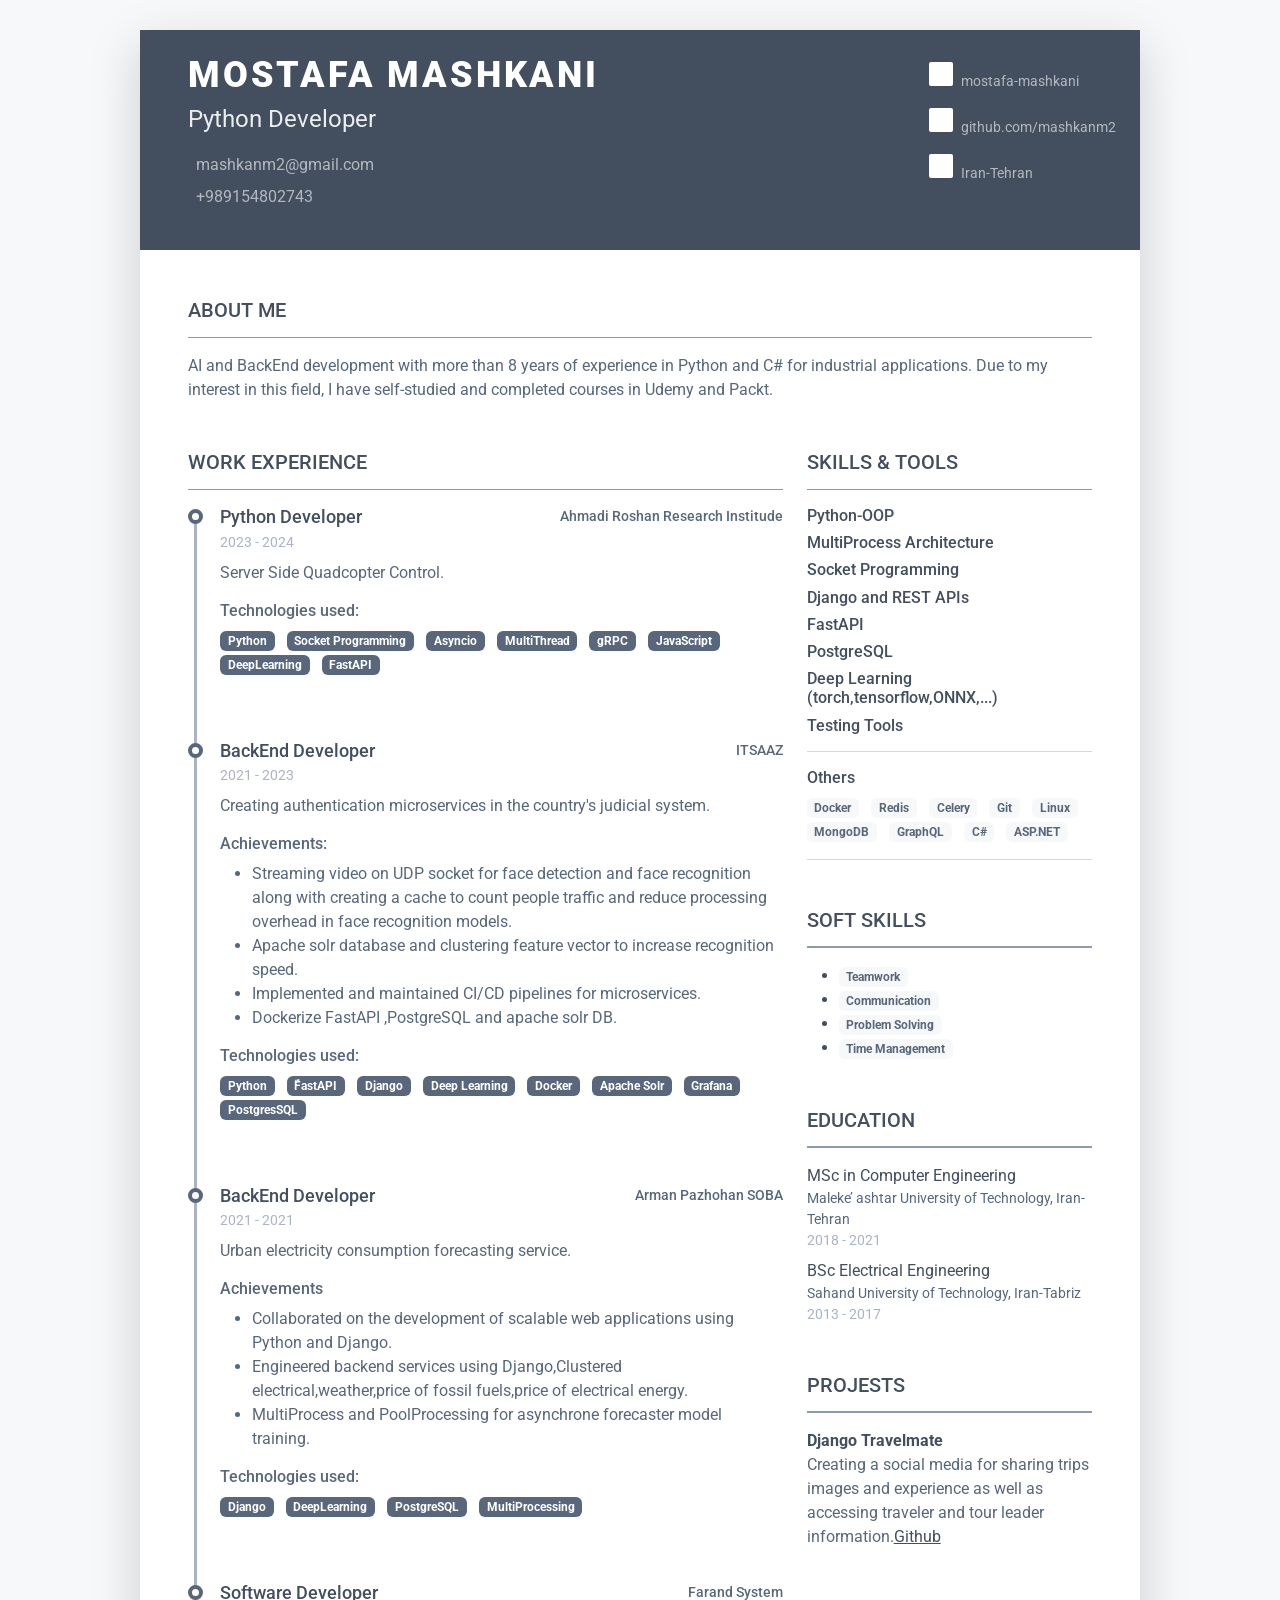
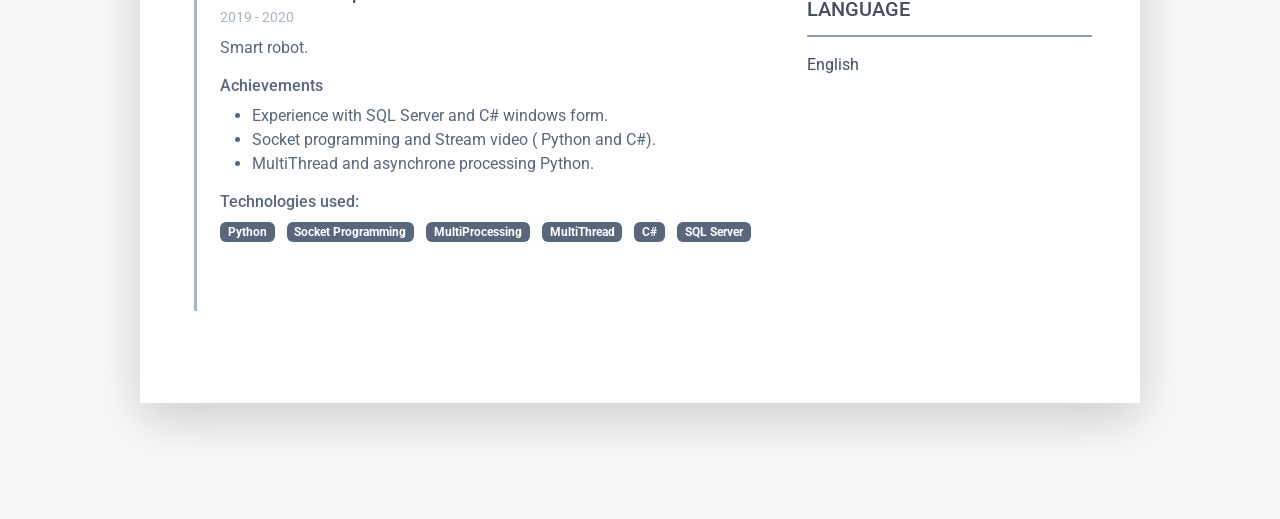
==== commit f82a72e9: "update03" ====
--- a/index.html
+++ b/index.html
@@ -30,7 +30,6 @@
 		    <header class="resume-header pt-4 pt-md-0">
 			    <div class="row">
 				    <div class="col-block col-md-auto resume-picture-holder text-center text-md-start">
-				        <img class="picture" src="assets/images/profile.jpg" alt="" style="max-width:200px;height:auto">
 				    </div><!--//col-->
 				    <div class="col">
 					    <div class="row p-4 justify-content-center justify-content-md-between">
@@ -77,7 +76,7 @@
 										    <div class="resume-position-time">2023 - 2024</div>
 									    </div><!--//resume-timeline-item-header-->
 									    <div class="resume-timeline-item-desc">
-										    <p>Server Side Quadcopter Controll.</p>
+										    <p>Server Side Quadcopter Control.</p>
 											
 										    <h4 class="resume-timeline-item-desc-heading font-weight-bold">Technologies used:</h4>
 										    <ul class="list-inline">
@@ -97,7 +96,7 @@
 									    
 									    <div class="resume-timeline-item-header mb-2">
 										    <div class="d-flex flex-column flex-md-row">
-										        <h3 class="resume-position-title font-weight-bold mb-1">Python Developer</h3>
+										        <h3 class="resume-position-title font-weight-bold mb-1">BackEnd Developer</h3>
 										        <div class="resume-company-name ms-auto">ITSAAZ</div>
 										    </div><!--//row-->
 										    <div class="resume-position-time">2021 - 2023</div>
@@ -130,7 +129,7 @@
 									    
 									    <div class="resume-timeline-item-header mb-2">
 										    <div class="d-flex flex-column flex-md-row">
-										        <h3 class="resume-position-title font-weight-bold mb-1">Python Developer</h3>
+										        <h3 class="resume-position-title font-weight-bold mb-1">BackEnd Developer</h3>
 										        <div class="resume-company-name ms-auto">Arman Pazhohan SOBA</div>
 										    </div><!--//row-->
 										    <div class="resume-position-time">2021 - 2021</div>
